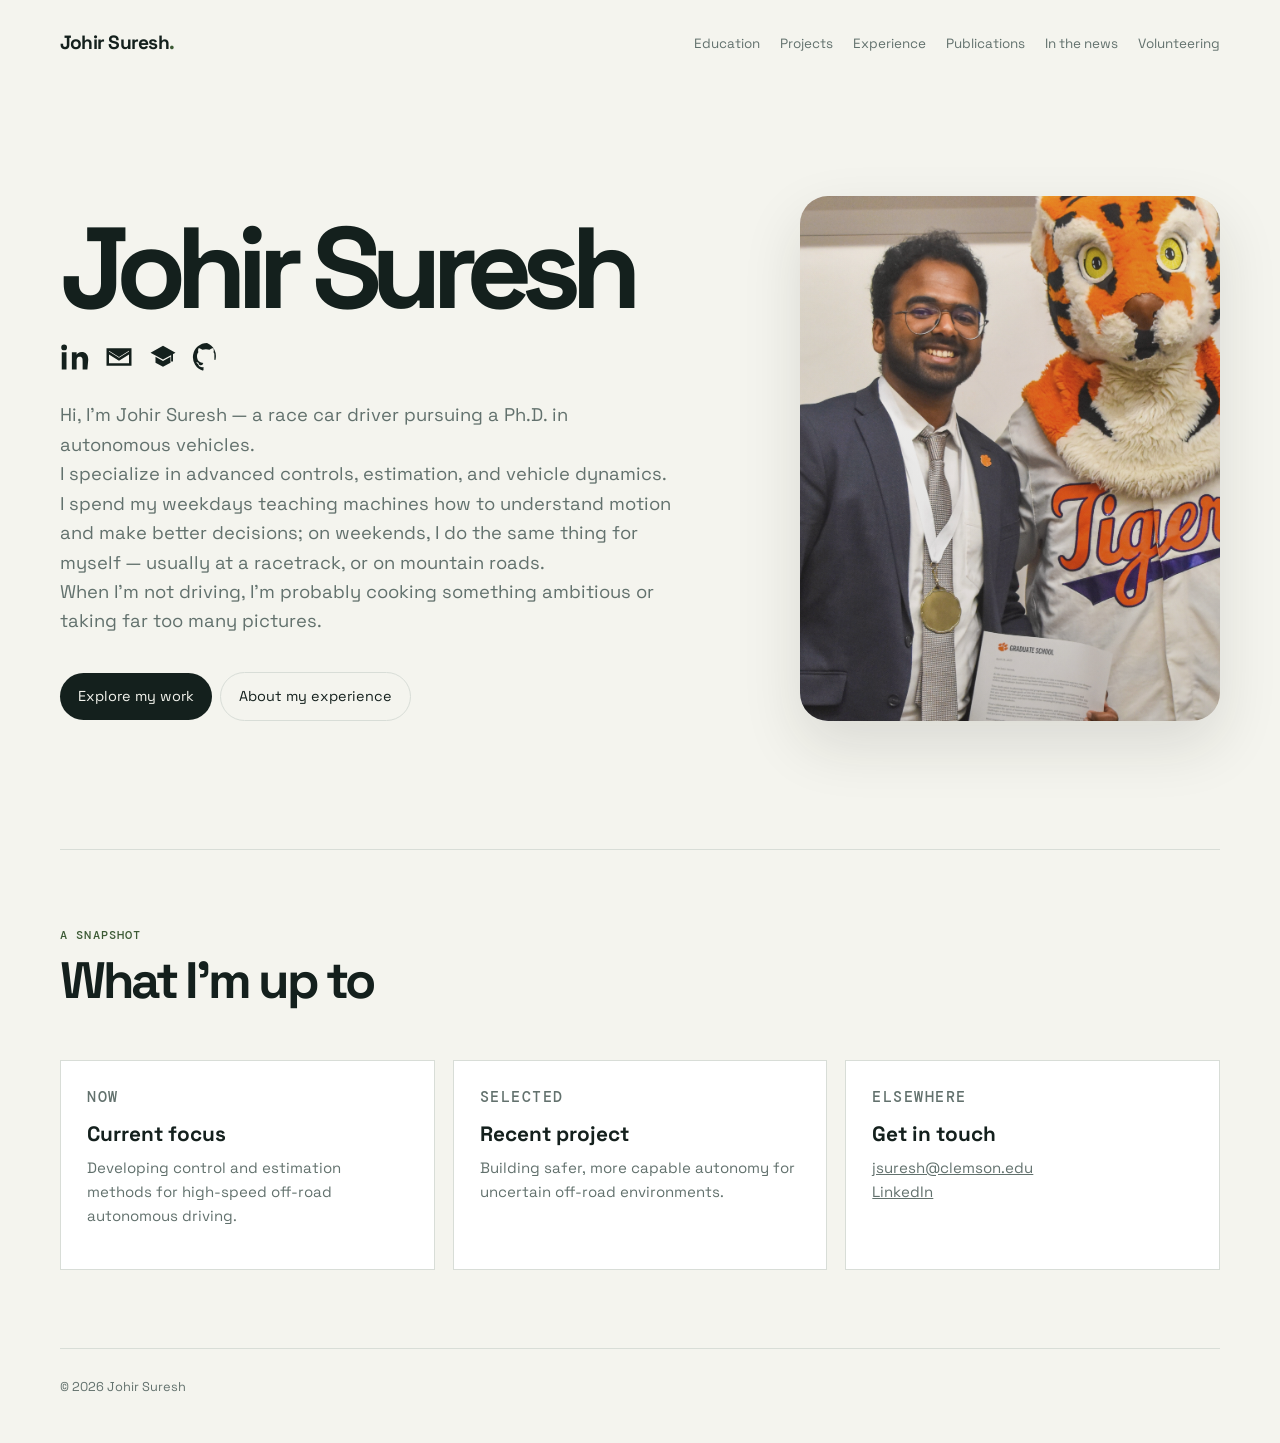
==== index.html @ 647947ba "changed homepage" ====
<!doctype html>
<html lang="en">
<head>
  <meta charset="utf-8"><meta name="viewport" content="width=device-width, initial-scale=1">
  <title>Johir Suresh</title><meta name="description" content="Johir Suresh, a race car driver and autonomous-vehicle researcher.">
  <link rel="stylesheet" href="assets/css/styles.css">
</head>
<body>
  <header class="site-header"><a class="brand" href="index.html">Johir Suresh<span>.</span></a><nav class="site-nav" aria-label="Main navigation">
    <a href="education.html">Education</a><a href="projects.html">Projects</a><a href="volunteering.html">Volunteering</a><a href="experience.html">Experience</a><a href="publications.html">Publications</a><a href="news.html">In the news</a>
  </nav></header>
  <main>
    <section class="hero"><div class="hero-layout"><div class="hero-copy"><h1>Johir Suresh</h1><div class="social-links" aria-label="Contact and social links"><a href="https://www.linkedin.com/in/johir-suresh" target="_blank" rel="noopener" aria-label="LinkedIn" title="LinkedIn"><svg aria-hidden="true" viewBox="0 0 24 24"><path d="M5.2 8.2H1.4V22h3.8V8.2ZM3.3 2A2.3 2.3 0 1 0 3.3 6.6 2.3 2.3 0 0 0 3.3 2ZM22.6 14.1c0-4.2-2.2-6.2-5.2-6.2-2.4 0-3.5 1.3-4.1 2.2V8.2H9.5V22h3.8v-6.8c0-1.8.3-3.5 2.6-3.5 2.2 0 2.2 2 2.2 3.6V22h3.8l.7-7.9Z"/></svg></a><a href="mailto:jsuresh@clemson.edu" aria-label="Email Johir Suresh" title="Email"><svg aria-hidden="true" viewBox="0 0 24 24"><path d="M2 5h20v14H2V5Zm2 2v.5l8 5 8-5V7l-8 5-8-5Zm0 10h16v-7.1l-8 5-8-5V17Z"/></svg></a><a href="https://scholar.google.com/citations?user=LcLGrAgAAAAJ&amp;hl=en&amp;oi=ao" target="_blank" rel="noopener" aria-label="Google Scholar" title="Google Scholar"><svg aria-hidden="true" viewBox="0 0 24 24"><path d="m12 3 10 5.5-10 5.5L2 8.5 12 3Zm-6 8.8v4.7l6 3.3 6-3.3v-4.7l-6 3.3-6-3.3Z"/><path d="M20 9.5v6h-1.5v-6H20Z"/></svg></a><a href="https://github.com/johirsuresh" target="_blank" rel="noopener" aria-label="GitHub repositories" title="GitHub"><svg aria-hidden="true" viewBox="0 0 24 24"><path d="M12 .8a11.3 11.3 0 0 0-3.6 22c.6.1.8-.3.8-.6v-2.2c-3.2.7-3.9-1.4-3.9-1.4-.5-1.3-1.3-1.7-1.3-1.7-1-.7.1-.7.1-.7 1.1.1 1.7 1.1 1.1 1.1 1 1.7 2.6 1.2 3.2.9.1-.7.4-1.2.7-1.5-2.5-.3-5.1-1.2-5.1-5.5 0-1.2.4-2.2 1.1-3-.1-.3-.5-1.5.1-3.1 0 0 .9-.3 3.1 1.1a10.7 10.7 0 0 1 5.7 0c2.2-1.5 3.1-1.1 3.1-1.1.6 1.6.2 2.8.1 3.1.7.8.7 1.1.7 2.2v3.3c0 .3.2.7.8.6A11.3 11.3 0 0 0 12 .8Z"/></svg></a></div><p class="lede">Hi, I’m Johir Suresh — a race car driver pursuing a Ph.D. in autonomous vehicles.<br>I specialize in advanced controls, estimation, and vehicle dynamics.<br>I spend my weekdays teaching machines how to understand motion and make better decisions; on weekends, I do the same thing for myself — usually at a racetrack, or on mountain roads.<br>When I’m not driving, I’m probably cooking something ambitious or taking far too many pictures.</p><a class="button" href="projects.html">Explore my work</a><a class="button secondary" href="experience.html">About my experience</a></div><figure class="hero-image"><img src="assets/images/johir-home.jpg" alt="Johir Suresh standing beside a tiger mascot"></figure></div></section>
    <section class="section"><div class="section-heading"><div><p class="eyebrow">A snapshot</p><h2>What I’m up to</h2></div></div><div class="grid"><article class="card"><p class="label">Now</p><h3>Current focus</h3><p>Developing control and estimation methods for high-speed off-road autonomous driving.</p></article><article class="card"><p class="label">Selected</p><h3>Recent project</h3><p>Building safer, more capable autonomy for uncertain off-road environments.</p></article><article class="card"><p class="label">Elsewhere</p><h3>Get in touch</h3><p><a href="mailto:jsuresh@clemson.edu">jsuresh@clemson.edu</a><br><a href="https://www.linkedin.com/in/johir-suresh" target="_blank" rel="noopener">LinkedIn</a></p></article></div></section>
  </main>
  <footer class="site-footer"><span>© 2026 Johir Suresh</span></footer>
</body></html>
---- assets/css/styles.css ----
@import url('https://fonts.googleapis.com/css2?family=DM+Mono:wght@400;500&family=Space+Grotesk:wght@400;500;600;700&display=swap');

:root {
  --ink: #14201d;
  --muted: #62716d;
  --paper: #f4f4ee;
  --card: #ffffff;
  --line: #d8ddd7;
  --accent: #d5f36b;
  --accent-deep: #3c5a35;
  --max-width: 1160px;
}

* { box-sizing: border-box; }
html { scroll-behavior: smooth; }
body {
  margin: 0;
  color: var(--ink);
  background: var(--paper);
  font-family: 'Space Grotesk', system-ui, sans-serif;
  line-height: 1.6;
}
a { color: inherit; }
.site-header, main, .site-footer { width: min(var(--max-width), calc(100% - 40px)); margin: 0 auto; }
.site-header { display: flex; justify-content: space-between; align-items: center; padding: 28px 0; }
.brand { font-weight: 700; text-decoration: none; letter-spacing: -.04em; font-size: 1.2rem; }
.brand span { color: var(--accent-deep); }
.site-nav { display: flex; flex-wrap: wrap; gap: 20px; justify-content: flex-end; }
.site-nav a[href='education.html'] { order: 1; }
.site-nav a[href='projects.html'] { order: 2; }
.site-nav a[href='experience.html'] { order: 3; }
.site-nav a[href='publications.html'] { order: 4; }
.site-nav a[href='news.html'] { order: 5; }
.site-nav a[href='volunteering.html'] { order: 6; }
.site-nav a { color: var(--muted); font-size: .84rem; text-decoration: none; }
.site-nav a:hover, .site-nav a[aria-current='page'] { color: var(--ink); }
.eyebrow, .label { font: 500 .72rem 'DM Mono', monospace; letter-spacing: .1em; text-transform: uppercase; color: var(--accent-deep); }
.hero { padding: 108px 0 128px; }
.hero-layout { display: grid; grid-template-columns: minmax(0, 1fr) minmax(280px, 420px); align-items: center; gap: clamp(42px, 8vw, 110px); }
.hero-copy { min-width: 0; }
.hero-image { margin: 0; position: relative; overflow: hidden; border-radius: 28px; aspect-ratio: 4 / 5; background: var(--card); box-shadow: 0 24px 60px rgba(35, 31, 27, .12); }
.hero-image::after { content: ''; position: absolute; inset: 0; background: linear-gradient(145deg, rgba(255, 248, 235, .08), rgba(35, 31, 27, .18)); pointer-events: none; }
.hero-image img { width: 125%; height: 125%; max-width: none; display: block; object-fit: cover; object-position: 50% 0; transform: translateX(-10%); filter: saturate(.9) contrast(.96); }
h1, h2, h3, p { margin-top: 0; }
h1 { font-size: clamp(3.4rem, 9vw, 7.8rem); letter-spacing: -.09em; line-height: .9; margin: 22px 0 34px; max-width: 900px; }
h2 { font-size: clamp(2rem, 4vw, 3.3rem); letter-spacing: -.065em; line-height: 1; margin-bottom: 24px; }
h3 { font-size: 1.3rem; line-height: 1.2; margin-bottom: 9px; }
.lede { max-width: 620px; color: var(--muted); font-size: 1.15rem; }
.social-links { display: flex; gap: 14px; margin: -12px 0 28px; }
.social-links a { display: inline-flex; color: var(--ink); }
.social-links a:hover { color: var(--accent-deep); }
.social-links svg { width: 30px; height: 30px; fill: currentColor; }
.button { display: inline-block; background: var(--ink); color: var(--paper); padding: 12px 18px; margin-top: 18px; border-radius: 999px; text-decoration: none; font-size: .9rem; }
.button:hover { background: var(--accent-deep); }
.button.secondary { background: transparent; color: var(--ink); border: 1px solid var(--line); margin-left: 8px; }
.section { padding: 78px 0; border-top: 1px solid var(--line); }
.section-heading { display: flex; justify-content: space-between; align-items: baseline; gap: 20px; margin-bottom: 30px; }
.section-heading a { color: var(--muted); font-size: .88rem; }
.grid { display: grid; grid-template-columns: repeat(3, 1fr); gap: 18px; }
.card { background: var(--card); border: 1px solid var(--line); padding: 26px; min-height: 190px; }
.card p { color: var(--muted); font-size: .94rem; }
.card .meta, .meta { color: var(--muted); font: .75rem 'DM Mono', monospace; }
.page-intro { padding: 90px 0 70px; max-width: 750px; }
.page-intro h1 { font-size: clamp(3.2rem, 7vw, 6.4rem); }
.timeline { display: grid; gap: 0; }
.timeline-item { display: grid; grid-template-columns: 170px 1fr; gap: 30px; padding: 30px 0; border-top: 1px solid var(--line); }
.timeline-item:first-child { border-top: 0; }
.timeline-item h3 { margin-bottom: 4px; }
.timeline-item p { color: var(--muted); max-width: 680px; margin-bottom: 0; }
.news-entry { display: grid; grid-template-columns: minmax(180px, 260px) 1fr; gap: 24px; align-items: start; }
.news-image-link { display: block; overflow: hidden; background: var(--line); }
.news-image { display: block; width: 100%; aspect-ratio: 4 / 3; object-fit: cover; transition: transform .25s ease; }
.news-image-link:hover .news-image { transform: scale(1.03); }
.tags { display: flex; flex-wrap: wrap; gap: 7px; margin-top: 14px; }
.tag { border: 1px solid var(--line); border-radius: 999px; padding: 3px 9px; color: var(--muted); font-size: .72rem; }
.site-footer { border-top: 1px solid var(--line); padding: 28px 0 45px; display: flex; justify-content: space-between; color: var(--muted); font-size: .8rem; }
@media (max-width: 720px) {
  .site-header { align-items: flex-start; gap: 20px; flex-direction: column; }
  .site-nav { gap: 10px 14px; justify-content: flex-start; }
  .hero { padding: 60px 0 85px; }
  .hero-layout { grid-template-columns: 1fr; gap: 42px; }
  .hero-image { max-width: 520px; width: 100%; }
  .grid { grid-template-columns: 1fr; }
  .timeline-item { grid-template-columns: 1fr; gap: 8px; }
  .news-entry { grid-template-columns: 1fr; gap: 18px; }
  .button.secondary { margin-left: 0; }
  .site-footer { flex-direction: column; gap: 8px; }
}
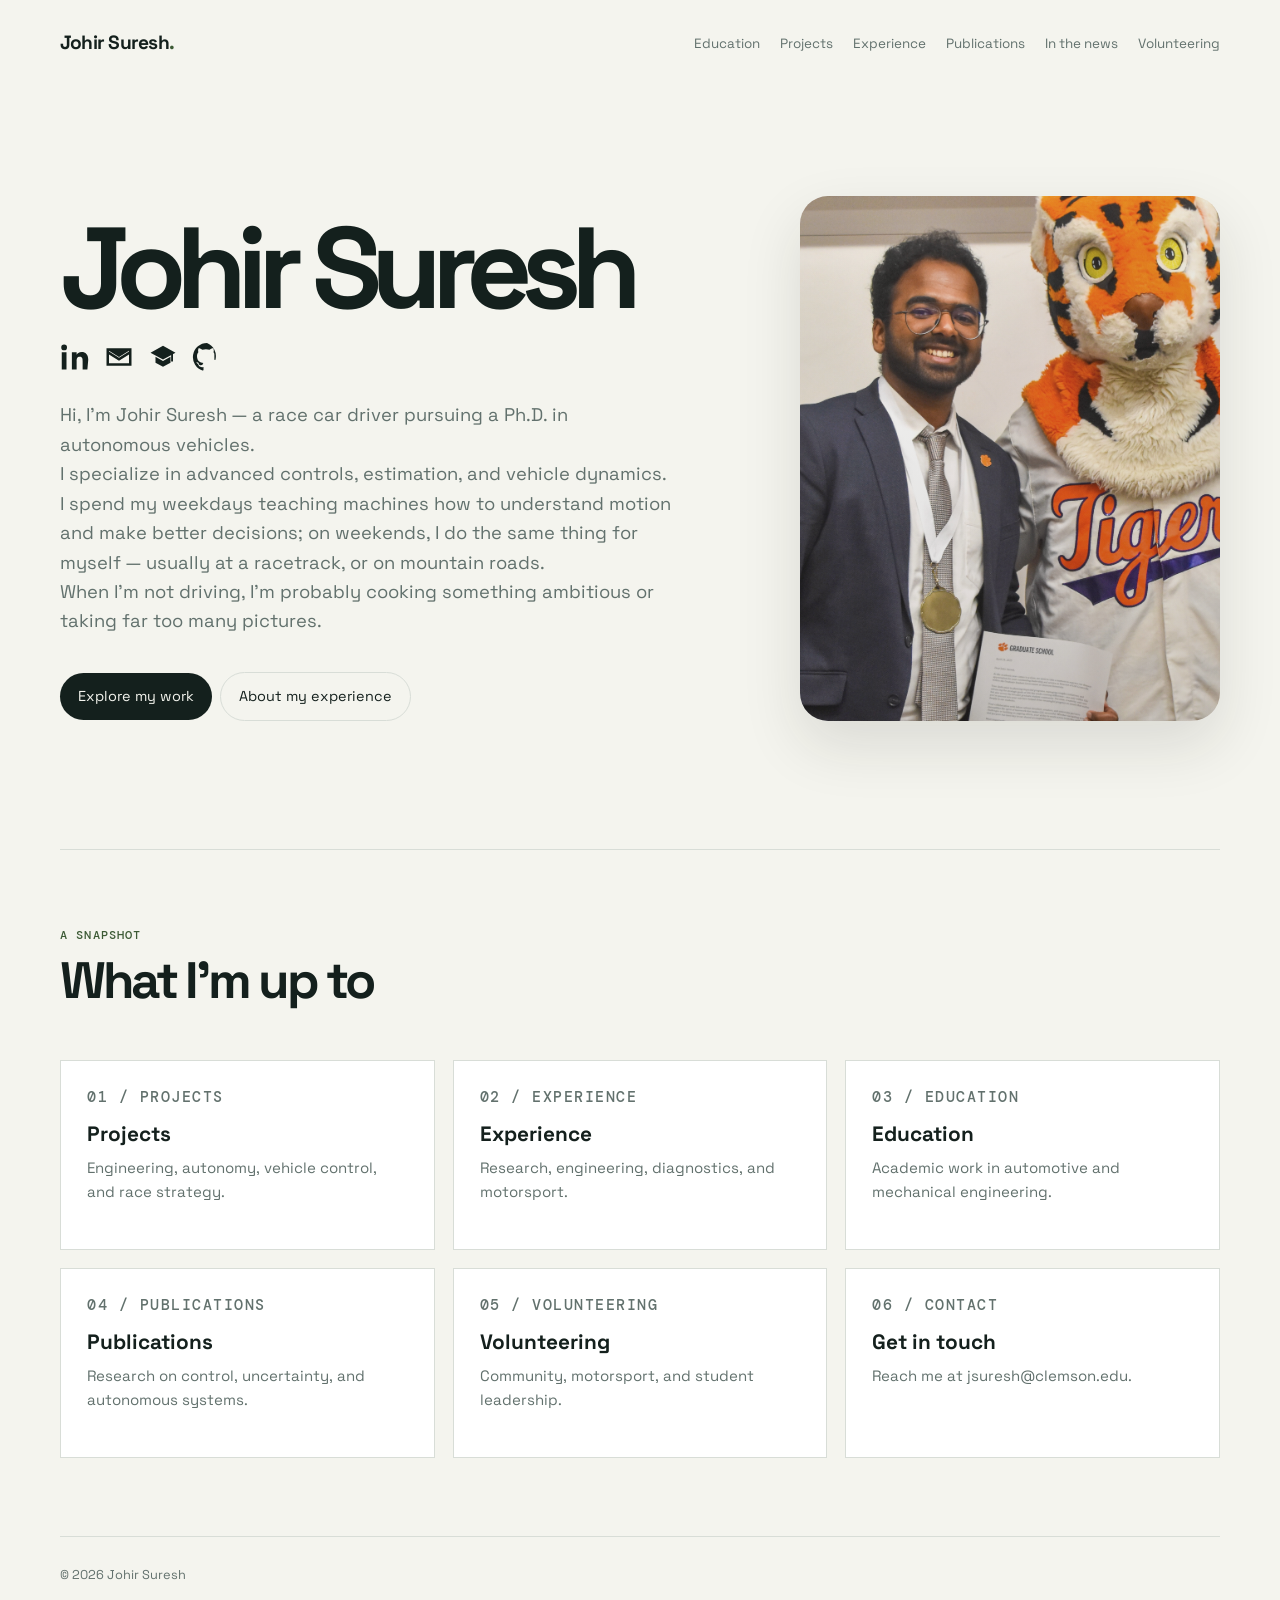
==== commit 600dcd46: "updated header page" ====
--- a/index.html
+++ b/index.html
@@ -3,6 +3,7 @@
 <head>
   <meta charset="utf-8"><meta name="viewport" content="width=device-width, initial-scale=1">
   <title>Johir Suresh</title><meta name="description" content="Johir Suresh, a race car driver and autonomous-vehicle researcher.">
+  <link rel="canonical" href="https://johirsuresh.me/">
   <link rel="stylesheet" href="assets/css/styles.css">
 </head>
 <body>
@@ -11,7 +12,7 @@
   </nav></header>
   <main>
     <section class="hero"><div class="hero-layout"><div class="hero-copy"><h1>Johir Suresh</h1><div class="social-links" aria-label="Contact and social links"><a href="https://www.linkedin.com/in/johir-suresh" target="_blank" rel="noopener" aria-label="LinkedIn" title="LinkedIn"><svg aria-hidden="true" viewBox="0 0 24 24"><path d="M5.2 8.2H1.4V22h3.8V8.2ZM3.3 2A2.3 2.3 0 1 0 3.3 6.6 2.3 2.3 0 0 0 3.3 2ZM22.6 14.1c0-4.2-2.2-6.2-5.2-6.2-2.4 0-3.5 1.3-4.1 2.2V8.2H9.5V22h3.8v-6.8c0-1.8.3-3.5 2.6-3.5 2.2 0 2.2 2 2.2 3.6V22h3.8l.7-7.9Z"/></svg></a><a href="mailto:jsuresh@clemson.edu" aria-label="Email Johir Suresh" title="Email"><svg aria-hidden="true" viewBox="0 0 24 24"><path d="M2 5h20v14H2V5Zm2 2v.5l8 5 8-5V7l-8 5-8-5Zm0 10h16v-7.1l-8 5-8-5V17Z"/></svg></a><a href="https://scholar.google.com/citations?user=LcLGrAgAAAAJ&amp;hl=en&amp;oi=ao" target="_blank" rel="noopener" aria-label="Google Scholar" title="Google Scholar"><svg aria-hidden="true" viewBox="0 0 24 24"><path d="m12 3 10 5.5-10 5.5L2 8.5 12 3Zm-6 8.8v4.7l6 3.3 6-3.3v-4.7l-6 3.3-6-3.3Z"/><path d="M20 9.5v6h-1.5v-6H20Z"/></svg></a><a href="https://github.com/johirsuresh" target="_blank" rel="noopener" aria-label="GitHub repositories" title="GitHub"><svg aria-hidden="true" viewBox="0 0 24 24"><path d="M12 .8a11.3 11.3 0 0 0-3.6 22c.6.1.8-.3.8-.6v-2.2c-3.2.7-3.9-1.4-3.9-1.4-.5-1.3-1.3-1.7-1.3-1.7-1-.7.1-.7.1-.7 1.1.1 1.7 1.1 1.1 1.1 1 1.7 2.6 1.2 3.2.9.1-.7.4-1.2.7-1.5-2.5-.3-5.1-1.2-5.1-5.5 0-1.2.4-2.2 1.1-3-.1-.3-.5-1.5.1-3.1 0 0 .9-.3 3.1 1.1a10.7 10.7 0 0 1 5.7 0c2.2-1.5 3.1-1.1 3.1-1.1.6 1.6.2 2.8.1 3.1.7.8.7 1.1.7 2.2v3.3c0 .3.2.7.8.6A11.3 11.3 0 0 0 12 .8Z"/></svg></a></div><p class="lede">Hi, I’m Johir Suresh — a race car driver pursuing a Ph.D. in autonomous vehicles.<br>I specialize in advanced controls, estimation, and vehicle dynamics.<br>I spend my weekdays teaching machines how to understand motion and make better decisions; on weekends, I do the same thing for myself — usually at a racetrack, or on mountain roads.<br>When I’m not driving, I’m probably cooking something ambitious or taking far too many pictures.</p><a class="button" href="projects.html">Explore my work</a><a class="button secondary" href="experience.html">About my experience</a></div><figure class="hero-image"><img src="assets/images/johir-home.jpg" alt="Johir Suresh standing beside a tiger mascot"></figure></div></section>
-    <section class="section"><div class="section-heading"><div><p class="eyebrow">A snapshot</p><h2>What I’m up to</h2></div></div><div class="grid"><article class="card"><p class="label">Now</p><h3>Current focus</h3><p>Developing control and estimation methods for high-speed off-road autonomous driving.</p></article><article class="card"><p class="label">Selected</p><h3>Recent project</h3><p>Building safer, more capable autonomy for uncertain off-road environments.</p></article><article class="card"><p class="label">Elsewhere</p><h3>Get in touch</h3><p><a href="mailto:jsuresh@clemson.edu">jsuresh@clemson.edu</a><br><a href="https://www.linkedin.com/in/johir-suresh" target="_blank" rel="noopener">LinkedIn</a></p></article></div></section>
+    <section class="section"><div class="section-heading"><div><p class="eyebrow">A snapshot</p><h2>What I’m up to</h2></div></div><div class="grid"><a class="card card-link" href="projects.html"><p class="label">01 / Projects</p><h3>Projects</h3><p>Engineering, autonomy, vehicle control, and race strategy.</p></a><a class="card card-link" href="experience.html"><p class="label">02 / Experience</p><h3>Experience</h3><p>Research, engineering, diagnostics, and motorsport.</p></a><a class="card card-link" href="education.html"><p class="label">03 / Education</p><h3>Education</h3><p>Academic work in automotive and mechanical engineering.</p></a><a class="card card-link" href="publications.html"><p class="label">04 / Publications</p><h3>Publications</h3><p>Research on control, uncertainty, and autonomous systems.</p></a><a class="card card-link" href="volunteering.html"><p class="label">05 / Volunteering</p><h3>Volunteering</h3><p>Community, motorsport, and student leadership.</p></a><a class="card card-link" href="mailto:jsuresh@clemson.edu"><p class="label">06 / Contact</p><h3>Get in touch</h3><p>Reach me at <span>jsuresh@clemson.edu</span>.</p></a></div></section>
   </main>
   <footer class="site-footer"><span>© 2026 Johir Suresh</span></footer>
 </body></html>
--- a/assets/css/styles.css
+++ b/assets/css/styles.css
@@ -58,9 +58,22 @@
 .section-heading a { color: var(--muted); font-size: .88rem; }
 .grid { display: grid; grid-template-columns: repeat(3, 1fr); gap: 18px; }
 .card { background: var(--card); border: 1px solid var(--line); padding: 26px; min-height: 190px; }
+.card-link { display: block; color: inherit; text-decoration: none; transition: transform .2s ease, border-color .2s ease; }
+.card-link:hover { border-color: var(--accent-deep); transform: translateY(-3px); }
 .card p { color: var(--muted); font-size: .94rem; }
 .card .meta, .meta { color: var(--muted); font: .75rem 'DM Mono', monospace; }
 .page-intro { padding: 90px 0 70px; max-width: 750px; }
+.experience-intro { display: grid; grid-template-columns: minmax(0, 750px) 260px; align-items: center; gap: clamp(36px, 8vw, 80px); max-width: 1090px; }
+.volunteering-intro { display: grid; grid-template-columns: minmax(0, 750px) 260px; align-items: center; gap: clamp(36px, 8vw, 80px); max-width: 1090px; }
+.experience-intro-copy { min-width: 0; }
+.volunteering-intro-copy { min-width: 0; }
+.experience-intro-image { width: 260px; height: 320px; }
+.volunteering-intro-image { width: 360px; height: 240px; aspect-ratio: 3 / 2; }
+.volunteering-intro-image img { width: 100%; height: 100%; transform: none; object-position: 68% 50%; }
+.education-intro { padding-bottom: 24px; }
+.education-timeline .timeline-item { grid-template-columns: 170px minmax(0, 1fr) 180px; align-items: start; }
+.education-photo { grid-column: 3; grid-row: 1; width: 190px; height: 190px; justify-self: end; object-fit: cover; border-radius: 28px; }
+.education-photo.clemson-photo { object-position: 50% 15%; }
 .page-intro h1 { font-size: clamp(3.2rem, 7vw, 6.4rem); }
 .timeline { display: grid; gap: 0; }
 .timeline-item { display: grid; grid-template-columns: 170px 1fr; gap: 30px; padding: 30px 0; border-top: 1px solid var(--line); }
@@ -80,8 +93,14 @@
   .hero { padding: 60px 0 85px; }
   .hero-layout { grid-template-columns: 1fr; gap: 42px; }
   .hero-image { max-width: 520px; width: 100%; }
+  .experience-intro { grid-template-columns: 1fr; gap: 42px; }
+  .experience-intro-image { width: min(100%, 520px); height: auto; }
+  .volunteering-intro { grid-template-columns: 1fr; gap: 42px; }
+  .volunteering-intro-image { width: min(100%, 520px); height: auto; aspect-ratio: 3 / 2; }
   .grid { grid-template-columns: 1fr; }
   .timeline-item { grid-template-columns: 1fr; gap: 8px; }
+  .education-timeline .timeline-item { grid-template-columns: 1fr; }
+  .education-photo { grid-column: auto; grid-row: auto; justify-self: start; }
   .news-entry { grid-template-columns: 1fr; gap: 18px; }
   .button.secondary { margin-left: 0; }
   .site-footer { flex-direction: column; gap: 8px; }
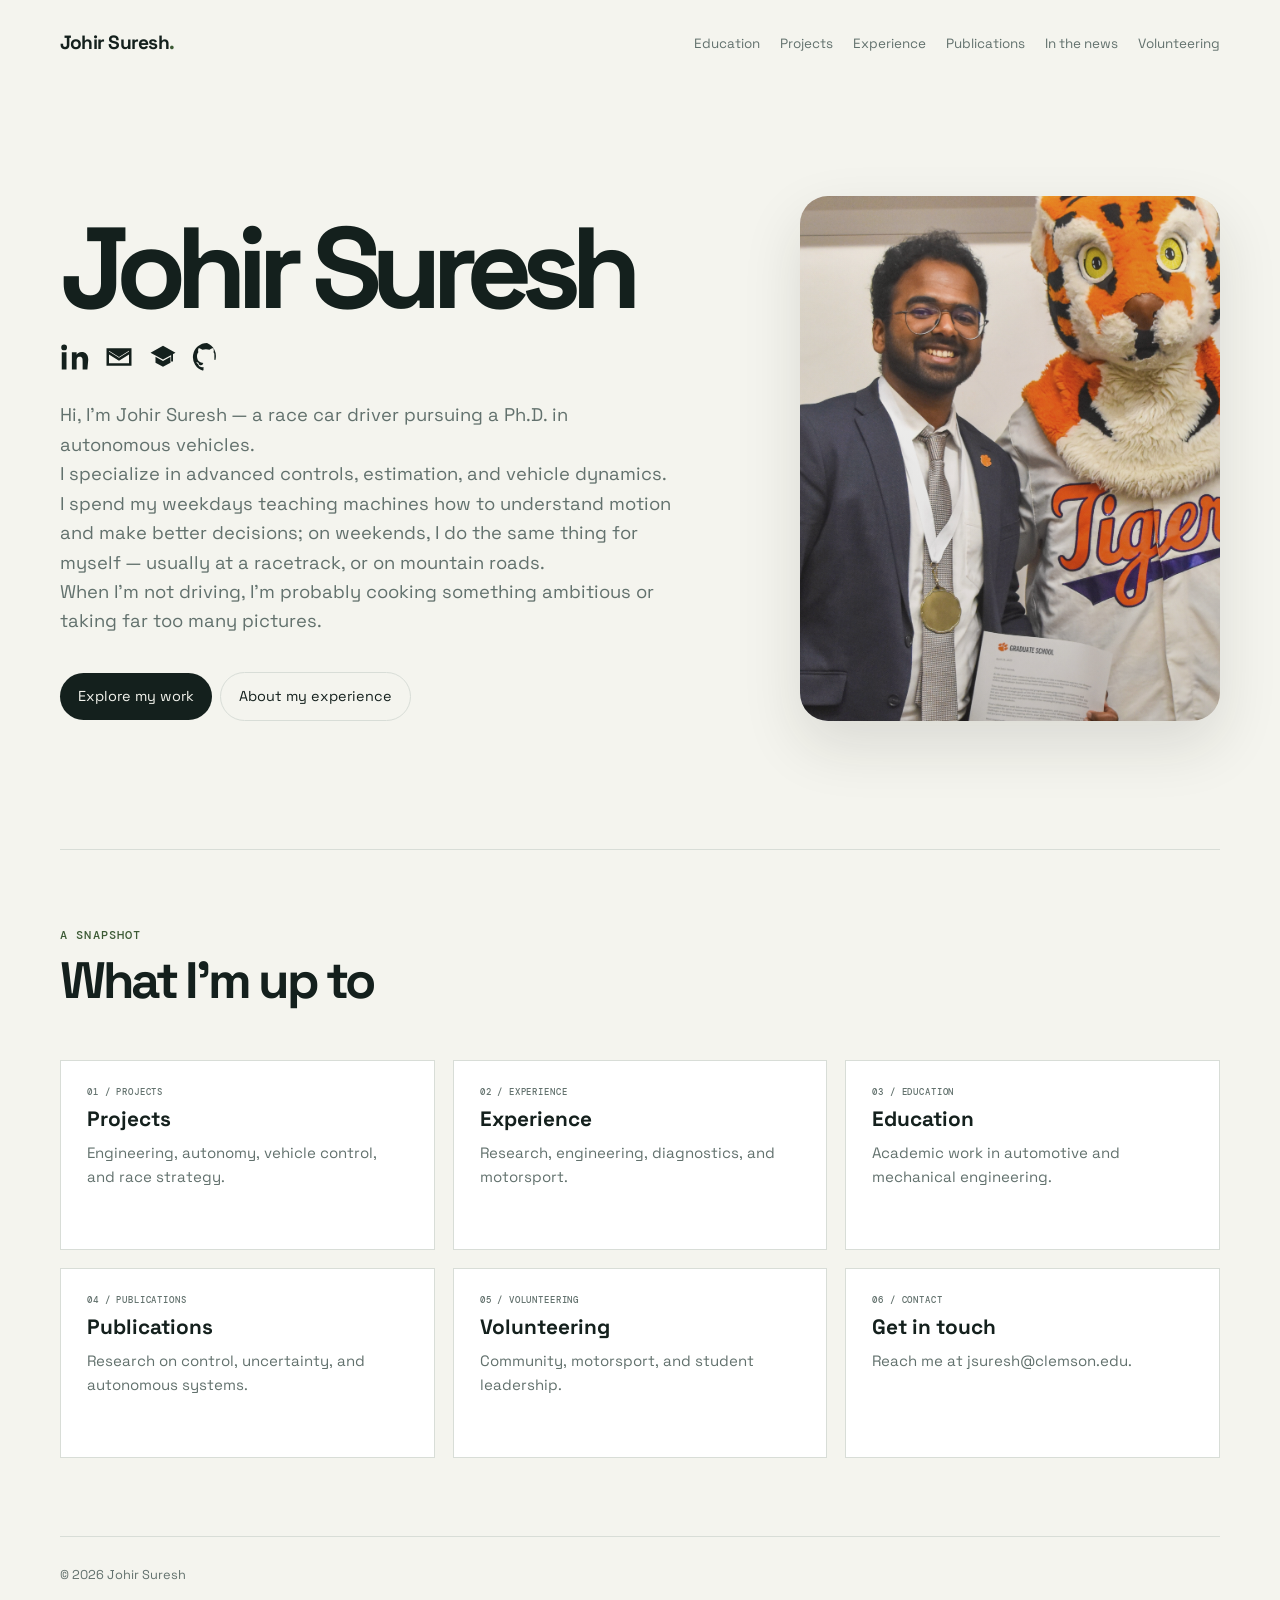
==== commit 805949cb: "icon" ====
--- a/index.html
+++ b/index.html
@@ -1,6 +1,6 @@
 <!doctype html>
 <html lang="en">
-<head>
+<head><link rel="icon" type="image/svg+xml" href="assets/favicon.svg">
   <meta charset="utf-8"><meta name="viewport" content="width=device-width, initial-scale=1">
   <title>Johir Suresh</title><meta name="description" content="Johir Suresh, a race car driver and autonomous-vehicle researcher.">
   <link rel="canonical" href="https://johirsuresh.me/">
--- a/assets/css/styles.css
+++ b/assets/css/styles.css
@@ -59,6 +59,7 @@
 .grid { display: grid; grid-template-columns: repeat(3, 1fr); gap: 18px; }
 .card { background: var(--card); border: 1px solid var(--line); padding: 26px; min-height: 190px; }
 .card-link { display: block; color: inherit; text-decoration: none; transition: transform .2s ease, border-color .2s ease; }
+.card-link .label { font-size: calc(.72rem - 3px); }
 .card-link:hover { border-color: var(--accent-deep); transform: translateY(-3px); }
 .card p { color: var(--muted); font-size: .94rem; }
 .card .meta, .meta { color: var(--muted); font: .75rem 'DM Mono', monospace; }
